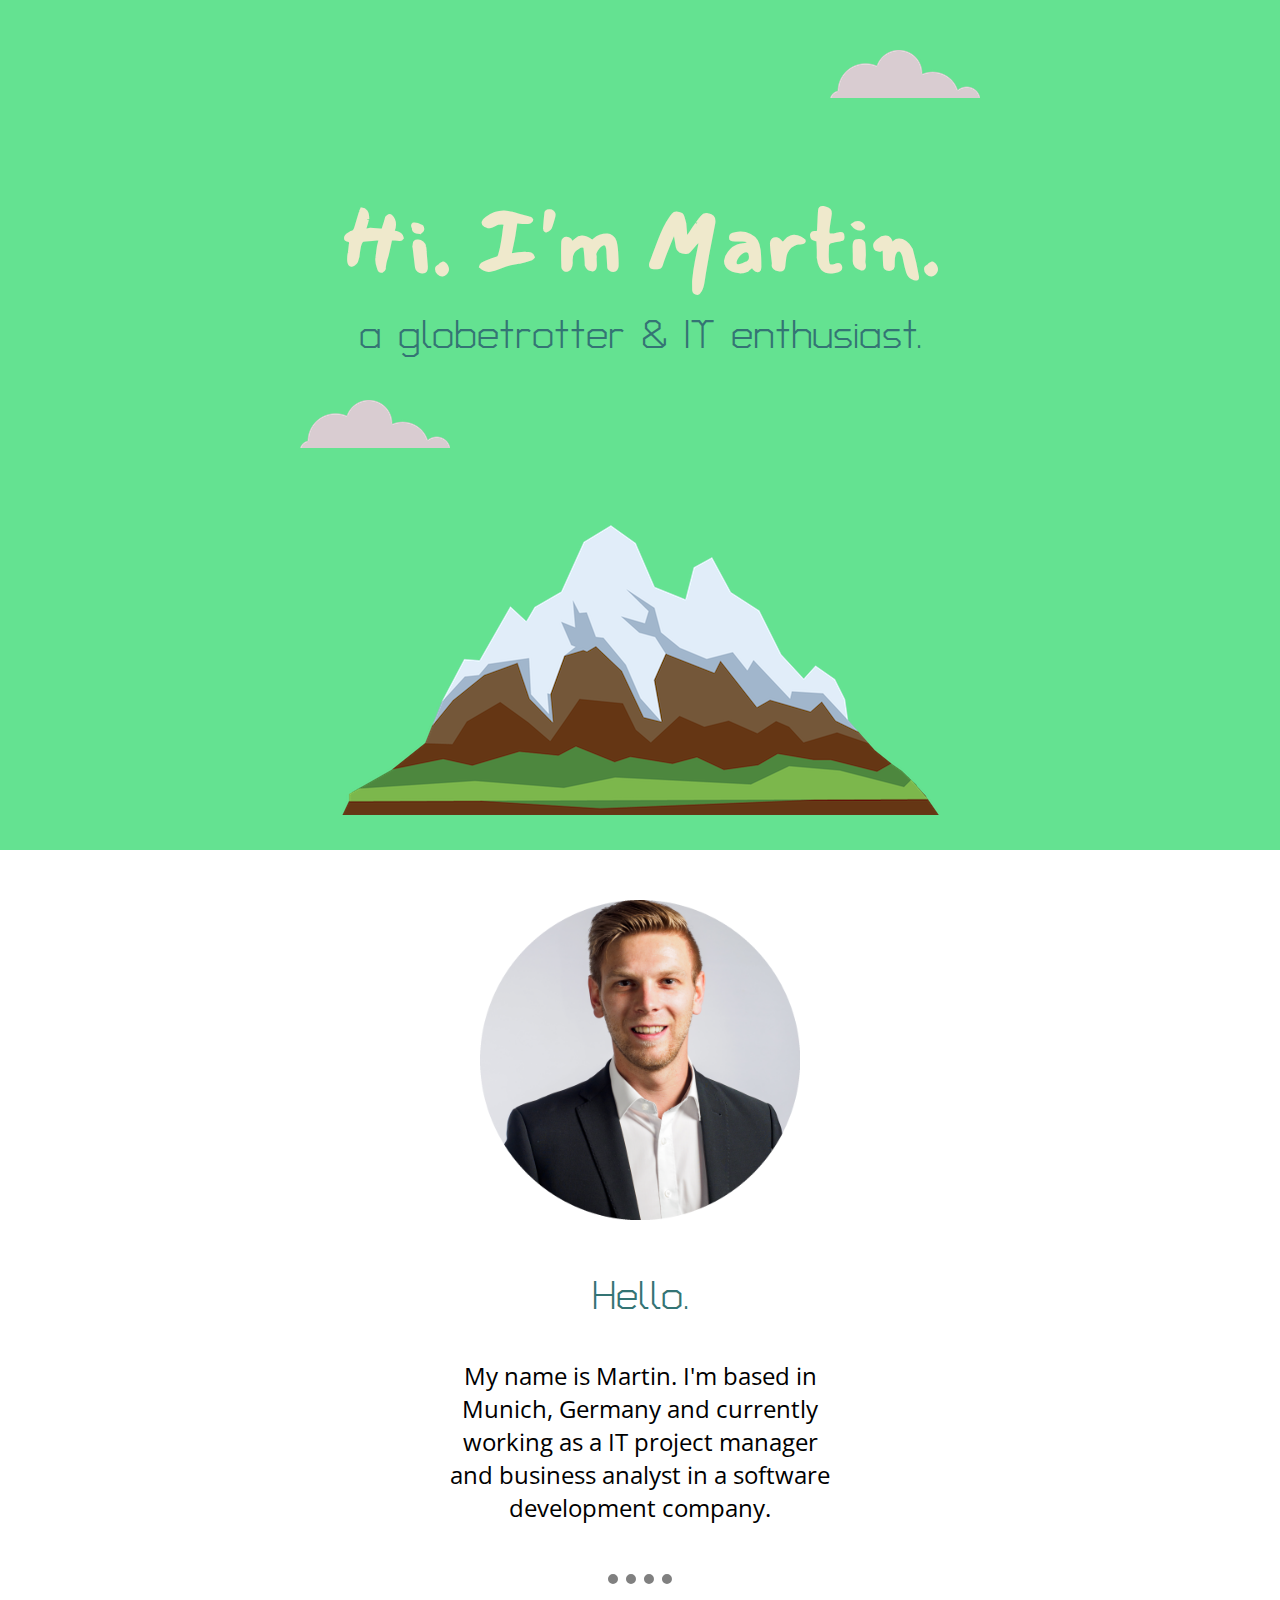
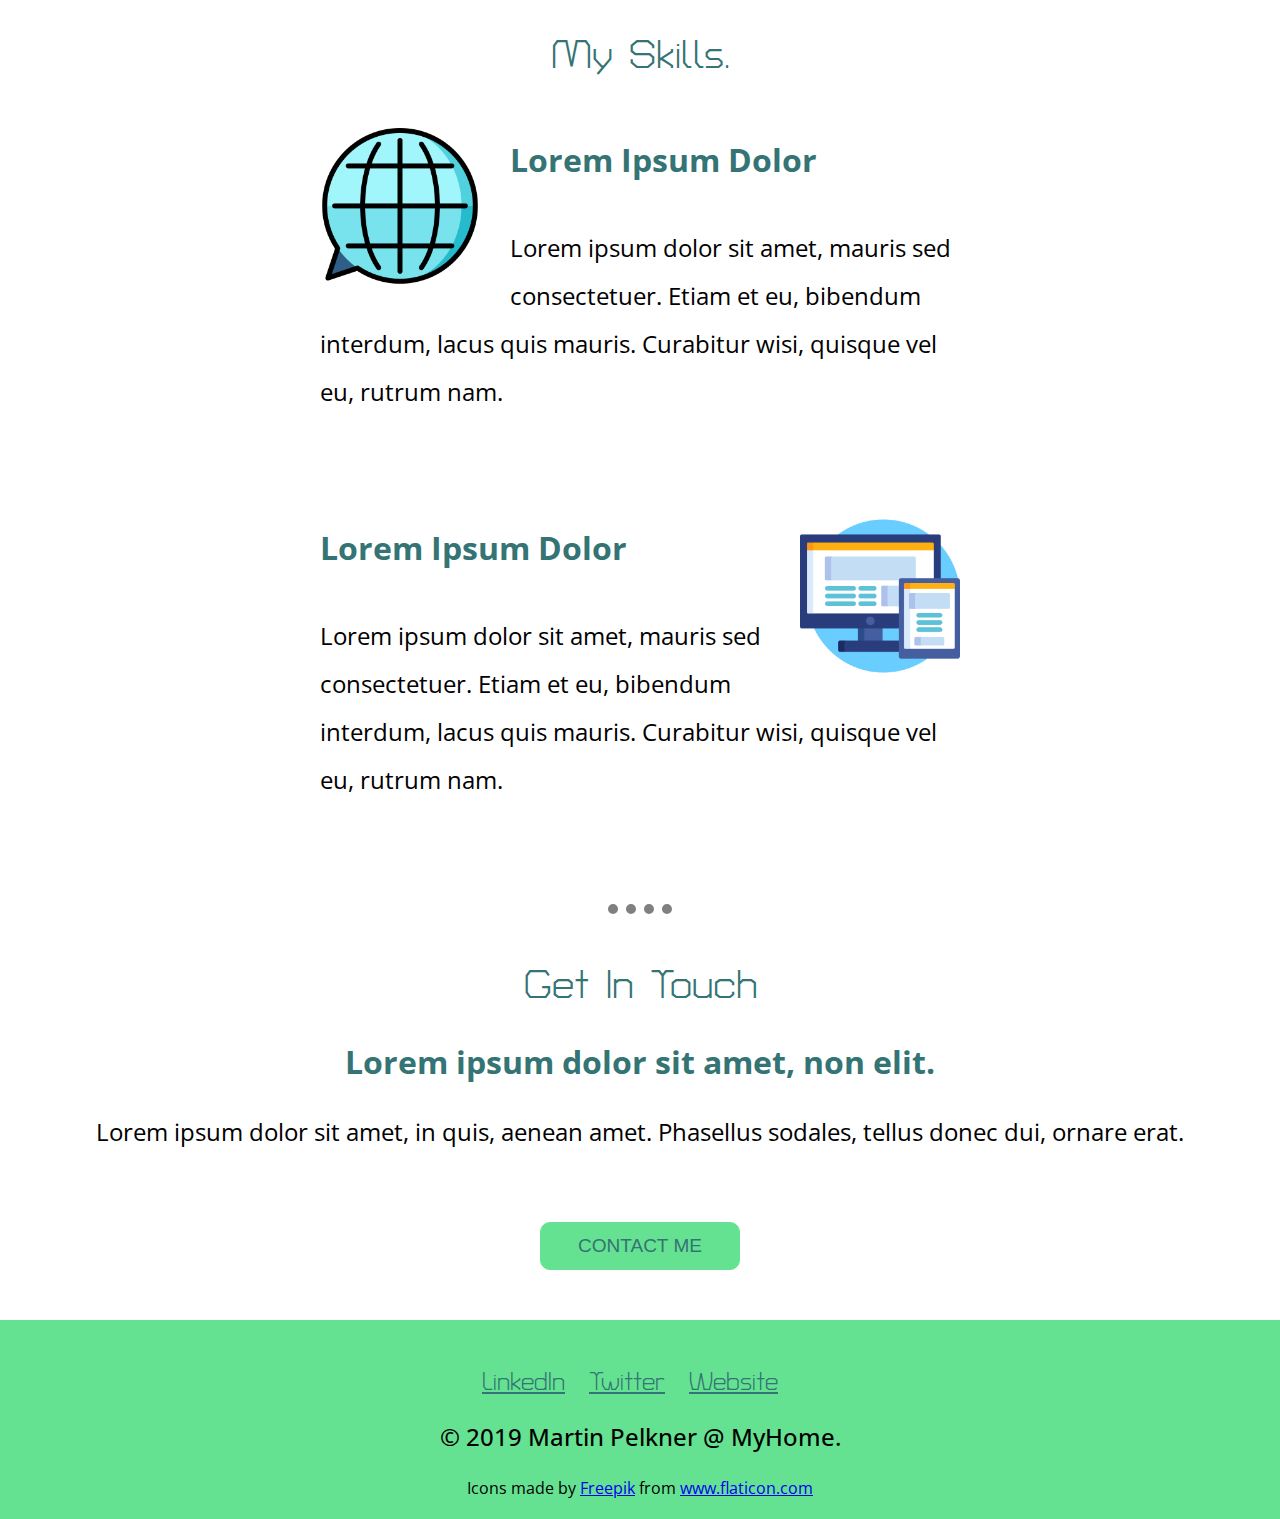
==== index.html @ ad075bc0 "Update to version 1.0.0: copy from Azure server" ====
<!DOCTYPE html>
<html lang="en" dir="ltr">
  <head>
    <meta charset="utf-8">
    <title>Martin Pelkner - a programmer & product owner.</title>
    <link rel="stylesheet" href="css/styles.css">
    <link rel="icon" href="favicon.ico">
    <link href="https://fonts.googleapis.com/css?family=Mansalva|Open+Sans+Condensed:300|Turret+Road&display=swap" rel="stylesheet">
  </head>
  <body>
    <!-- h1 und p sind block elements und blocken über die
      gesamte Breite des Screens. span blockt nur inline jedes Wort-->
<div class="top-container">
      <img class="top-cloud" src="images/cloud.png" alt="cloud-img">
      <br>
      <div class="text-box1">
        <h1>Hi. I'm Martin.</h1>
        <h2>a globetrotter & IT enthusiast.</h2>
      </div>

      <img class="bottom-cloud" src="images/cloud.png" alt="cloud-img">
      <img class="mountain" src="images/mountain.png" alt="mountain-img">
</div>

<div class="middle-container">
  <div class="profile">
    <img class="profile-img" src="images/martin.png" alt="">
    <h2 class="hello">Hello.</h2>
    <p class="hello-text">My name is Martin. I'm based in Munich, Germany and currently working as a IT project manager and business analyst in a software development company.</p>
  </div>
  <hr>
  <div class="skills">
    <h2>My Skills.</h2>
    <div class="skill-row">
      <img class="chillies" src="images/translation.png" alt="">
      <h3>Lorem Ipsum Dolor</h3>
      <p>Lorem ipsum dolor sit amet, mauris sed consectetuer. Etiam et eu, bibendum interdum, lacus quis mauris. Curabitur wisi, quisque vel eu, rutrum nam.</p>
    </div>
    <div class="skill-row">
      <img class="computer" src="images/responsive.png" alt="">
      <h3>Lorem Ipsum Dolor</h3>
      <p>Lorem ipsum dolor sit amet, mauris sed consectetuer. Etiam et eu, bibendum interdum, lacus quis mauris. Curabitur wisi, quisque vel eu, rutrum nam.</p>
    </div>
  </div>
  <hr>
  <div class="contact-me">

    <h2>Get In Touch</h2>
    <h3>Lorem ipsum dolor sit amet, non elit.</h3>
    <p>Lorem ipsum dolor sit amet, in quis, aenean amet. Phasellus sodales, tellus donec dui, ornare erat.</p>
    <a href="mailto:name@email.com" class="myButton">CONTACT ME</a>
  </div>
</div>


<div class="bottom-container">
  <a class="footer-link" href="https://www.linkedin.com/">LinkedIn</a>
  <a class="footer-link" href="https://twitter.com/">Twitter</a>
  <a class="footer-link" href="https://www.appbrewery.co/">Website</a>
  <p class="copyright-text">© 2019 Martin Pelkner @ MyHome.</p>

<div>Icons made by
  <a href="https://www.flaticon.com/authors/freepik" title="Freepik">Freepik</a> from <a href="https://www.flaticon.com/"             title="Flaticon">www.flaticon.com</a>
</div>
</div>
  </body>
</html>
---- css/styles.css ----
body{
  margin: 0px;
  text-align: center;
  font-family: 'Open Sans Condensed', sans-serif;
}

.ownership{
  font-weight: 800;
}

h1{
  color: #efe9cc;
  font-size: 5.625rem;
  margin: 0px auto 0 auto;
  font-family: 'Mansalva', cursive;
}
h2{
  color: #347474;
  font-family: 'Turret Road', cursive;
  font-size: 2.5rem;
  margin: 0px auto 0 auto;
  font-weight: 400;
}
h3{
  color: #347474;
  font-family: 'Open Sans Condensed', sans-serif;
  font-size: 2rem;
}
p{
  font-size: 1.5rem;
}
.top-container{
  position: relative;
  background-color: #64e291;
  height: 800px;
  padding-top: 50px;
}

.text-box1{
  display: inline-block;
  margin-top: 100px;
}

.top-cloud{

  position:absolute;
  right: 300px;
  top-margin: 50px;
}

.bottom-cloud{

  position: absolute;
  left:300px;
  top: 400px;

}

.mountain{
  display:block;
  margin: 100px auto 0 auto;
}

.middle-container{
  display: block;

}
.hello-text{
  width:30%;
  margin:auto;
  margin-top: 40px;
}

.bottom-container{
  display: block;
  background-color: #64e291;
  margin-top: 50px;
  padding-top: 50px;
  padding-bottom: 20px;
  margin-bottom: 0;
}
.skill-row{
  width: 50%;
  margin: 50px auto 100px auto;
  text-align: left;
  line-height: 2;
}
.chillies{
  width: 25%;
  float: left;
  margin-right: 30px;
}
.computer{
  width: 25%;
  float:right;
  margin-left: 30px;
}

.contact-me{
  margin-top: 50px;
}

.myButton {
  margin-top: 50px;
  background-color:#64e291;
  border-radius:10px;
  border:1px solid #64e291;
  display:inline-block;
  cursor:pointer;
  color:#347474;
  font-family:Arial;
  font-size:19px;
  padding:12px 37px;
  text-decoration:none;
  text-shadow:0px 1px 0px #64e291;
}
.myButton:active {
  position:relative;
  top:1px;
}

hr{
  width: 5%;
  border-width: 10px 0 0 0;
  border-top-style: dotted;
}
.footer-link{
  color:#347474;
  font-family: 'Turret Road', cursive;
  font-size: 1.5rem;
  margin-right: 20px;
  }
.copyright-text{
  font-family: 'Open Sans Condensed', sans-serif;
  font-weight:500;
}
.skills{
  margin-top: 50px;
}
.profile{
  margin-top: 50px;
  margin-bottom: 50px;
}
.hello{
  margin-top: 50px;
}
.profile-img{
  width: 25%;
}
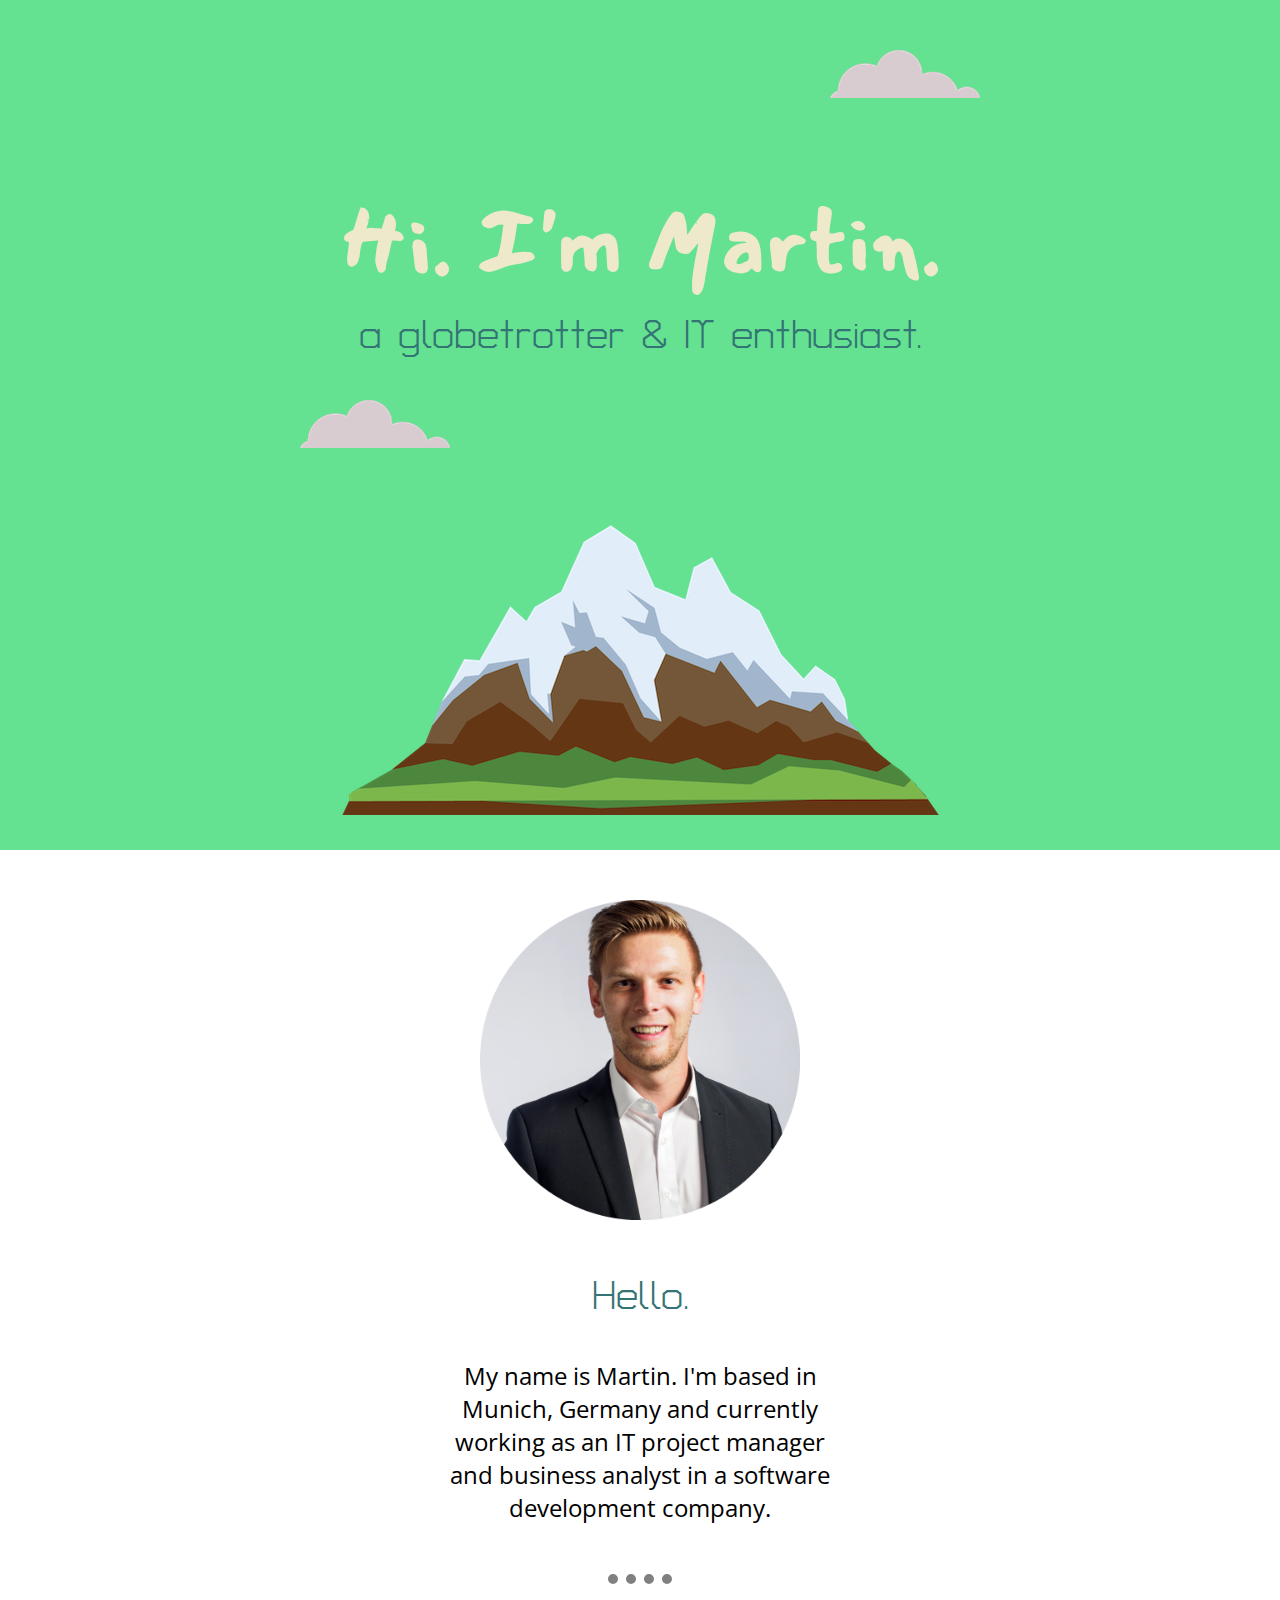
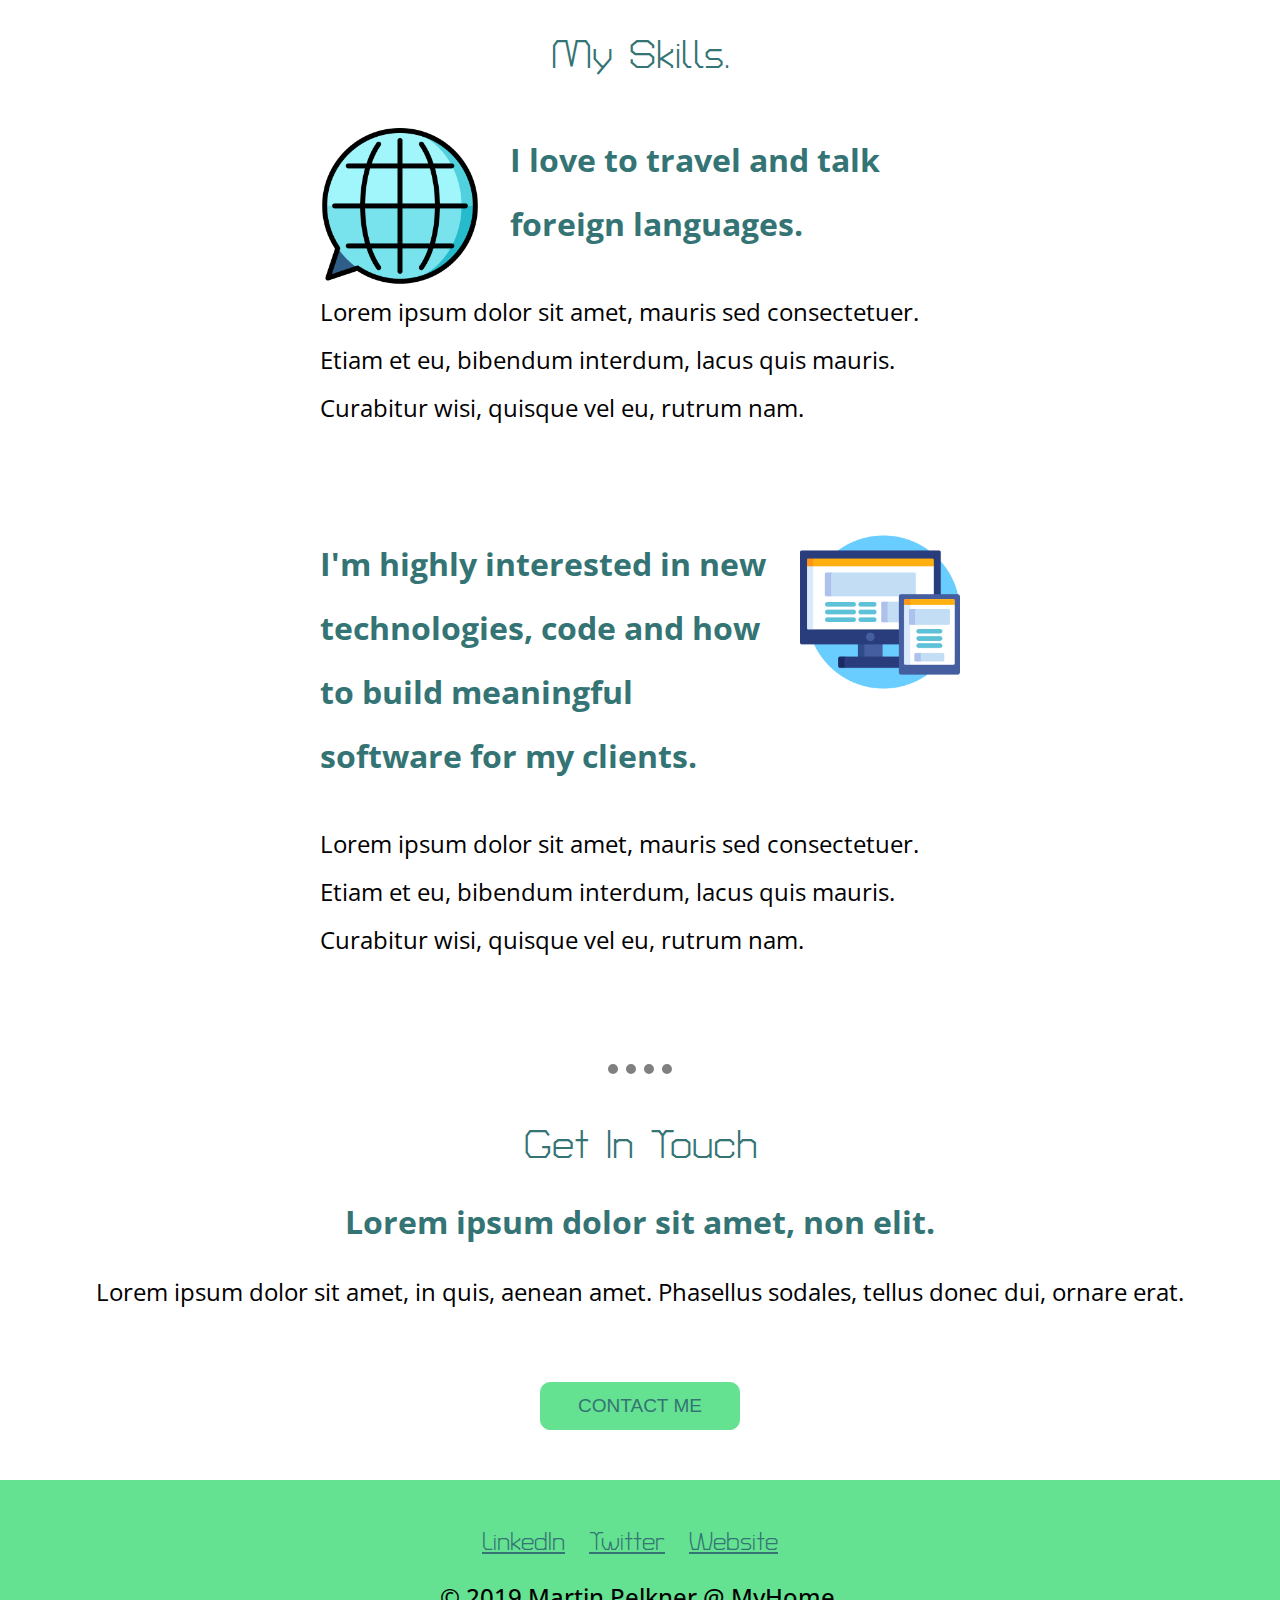
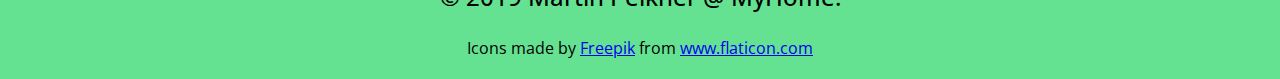
==== commit ea9d352d: "Update to version 1.0.1: Text fix" ====
--- a/index.html
+++ b/index.html
@@ -26,19 +26,19 @@
   <div class="profile">
     <img class="profile-img" src="images/martin.png" alt="">
     <h2 class="hello">Hello.</h2>
-    <p class="hello-text">My name is Martin. I'm based in Munich, Germany and currently working as a IT project manager and business analyst in a software development company.</p>
+    <p class="hello-text">My name is Martin. I'm based in Munich, Germany and currently working as an IT project manager and business analyst in a software development company.</p>
   </div>
   <hr>
   <div class="skills">
     <h2>My Skills.</h2>
     <div class="skill-row">
       <img class="chillies" src="images/translation.png" alt="">
-      <h3>Lorem Ipsum Dolor</h3>
+      <h3>I love to travel and talk foreign languages.</h3>
       <p>Lorem ipsum dolor sit amet, mauris sed consectetuer. Etiam et eu, bibendum interdum, lacus quis mauris. Curabitur wisi, quisque vel eu, rutrum nam.</p>
     </div>
     <div class="skill-row">
       <img class="computer" src="images/responsive.png" alt="">
-      <h3>Lorem Ipsum Dolor</h3>
+      <h3>I'm highly interested in new technologies, code and how to build meaningful software for my clients.</h3>
       <p>Lorem ipsum dolor sit amet, mauris sed consectetuer. Etiam et eu, bibendum interdum, lacus quis mauris. Curabitur wisi, quisque vel eu, rutrum nam.</p>
     </div>
   </div>
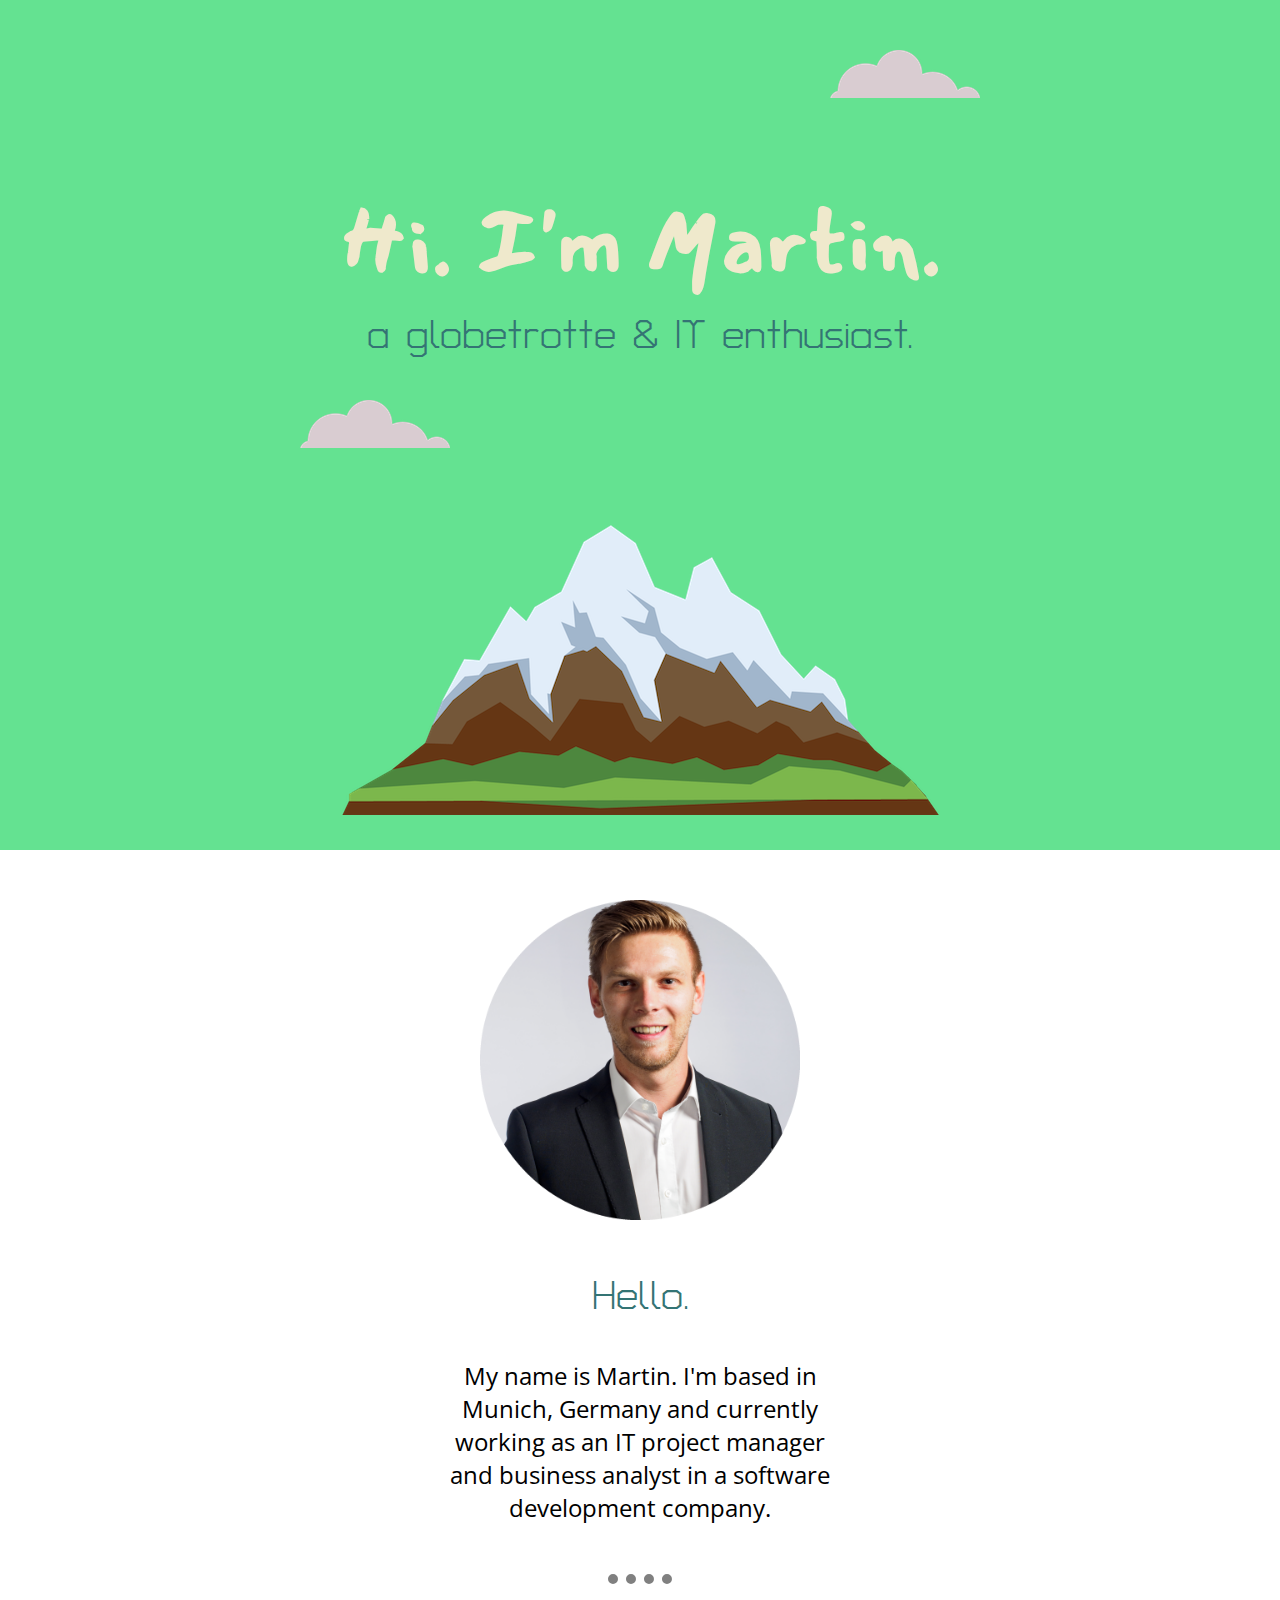
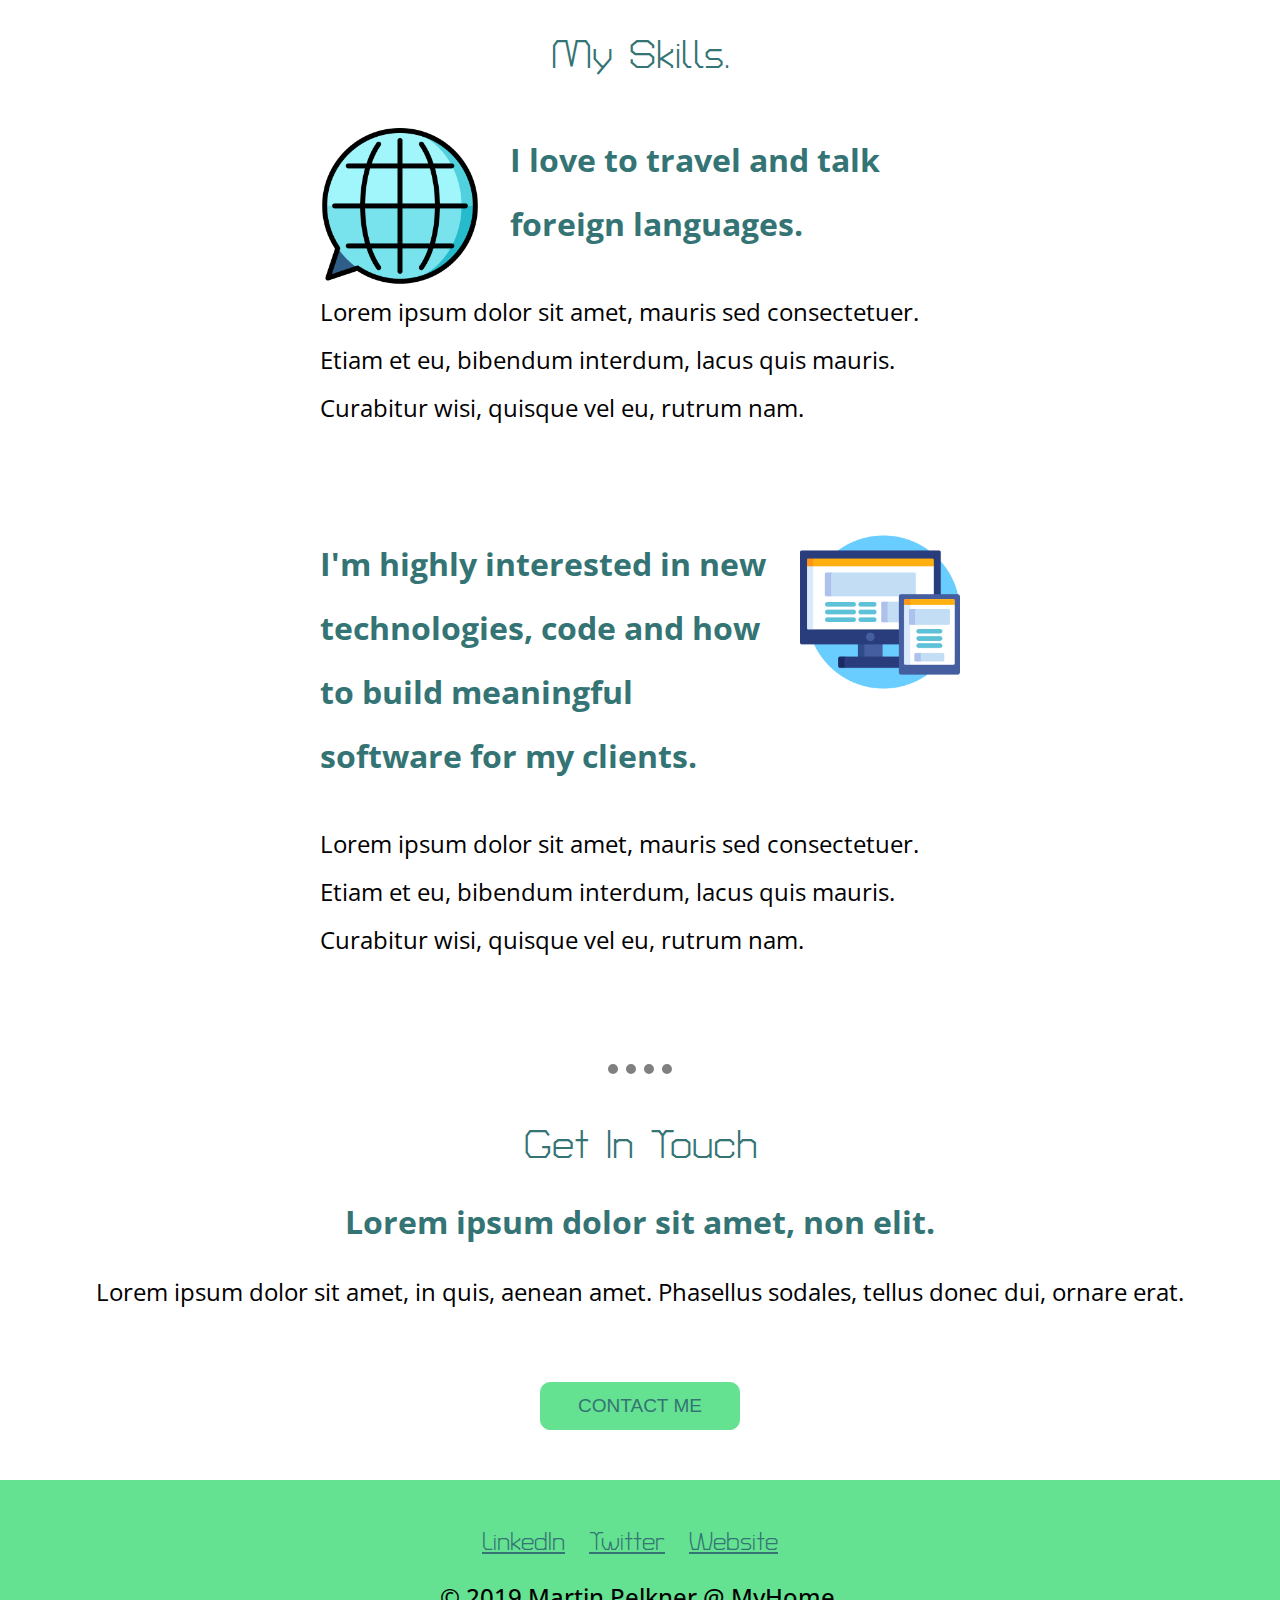
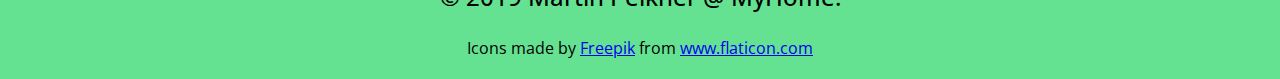
==== commit 415a2f9a: "New version" ====
--- a/index.html
+++ b/index.html
@@ -15,7 +15,7 @@
       <br>
       <div class="text-box1">
         <h1>Hi. I'm Martin.</h1>
-        <h2>a globetrotter & IT enthusiast.</h2>
+        <h2>a globetrotte & IT enthusiast.</h2>
       </div>
 
       <img class="bottom-cloud" src="images/cloud.png" alt="cloud-img">
@@ -32,7 +32,7 @@
   <div class="skills">
     <h2>My Skills.</h2>
     <div class="skill-row">
-      <img class="chillies" src="images/translation.png" alt="">
+      <img class="speech-bubble-globe" src="images/translation.png" alt="">
       <h3>I love to travel and talk foreign languages.</h3>
       <p>Lorem ipsum dolor sit amet, mauris sed consectetuer. Etiam et eu, bibendum interdum, lacus quis mauris. Curabitur wisi, quisque vel eu, rutrum nam.</p>
     </div>
--- a/css/styles.css
+++ b/css/styles.css
@@ -29,25 +29,30 @@
 p{
   font-size: 1.5rem;
 }
+hr{
+  width: 5%;
+  border-width: 10px 0 0 0;
+  border-top-style: dotted;
+}
+
+/*Top-Container frames*/
+
 .top-container{
   position: relative;
   background-color: #64e291;
   height: 800px;
   padding-top: 50px;
-}
-
+}
 .text-box1{
   display: inline-block;
   margin-top: 100px;
 }
-
 .top-cloud{
 
   position:absolute;
   right: 300px;
   top-margin: 50px;
 }
-
 .bottom-cloud{
 
   position: absolute;
@@ -55,29 +60,33 @@
   top: 400px;
 
 }
-
 .mountain{
   display:block;
   margin: 100px auto 0 auto;
 }
+
+/*Middle-container frames*/
 
 .middle-container{
   display: block;
-
+}
+.profile{
+  margin-top: 50px;
+  margin-bottom: 50px;
+}
+.profile-img{
+  width: 25%;
+}
+.hello{
+  margin-top: 50px;
 }
 .hello-text{
   width:30%;
   margin:auto;
   margin-top: 40px;
 }
-
-.bottom-container{
-  display: block;
-  background-color: #64e291;
+.skills{
   margin-top: 50px;
-  padding-top: 50px;
-  padding-bottom: 20px;
-  margin-bottom: 0;
 }
 .skill-row{
   width: 50%;
@@ -85,7 +94,7 @@
   text-align: left;
   line-height: 2;
 }
-.chillies{
+.speech-bubble-globe{
   width: 25%;
   float: left;
   margin-right: 30px;
@@ -119,10 +128,15 @@
   top:1px;
 }
 
-hr{
-  width: 5%;
-  border-width: 10px 0 0 0;
-  border-top-style: dotted;
+/*Bottom-container frames*/
+
+.bottom-container{
+  display: block;
+  background-color: #64e291;
+  margin-top: 50px;
+  padding-top: 50px;
+  padding-bottom: 20px;
+  margin-bottom: 0;
 }
 .footer-link{
   color:#347474;
@@ -134,16 +148,3 @@
   font-family: 'Open Sans Condensed', sans-serif;
   font-weight:500;
 }
-.skills{
-  margin-top: 50px;
-}
-.profile{
-  margin-top: 50px;
-  margin-bottom: 50px;
-}
-.hello{
-  margin-top: 50px;
-}
-.profile-img{
-  width: 25%;
-}
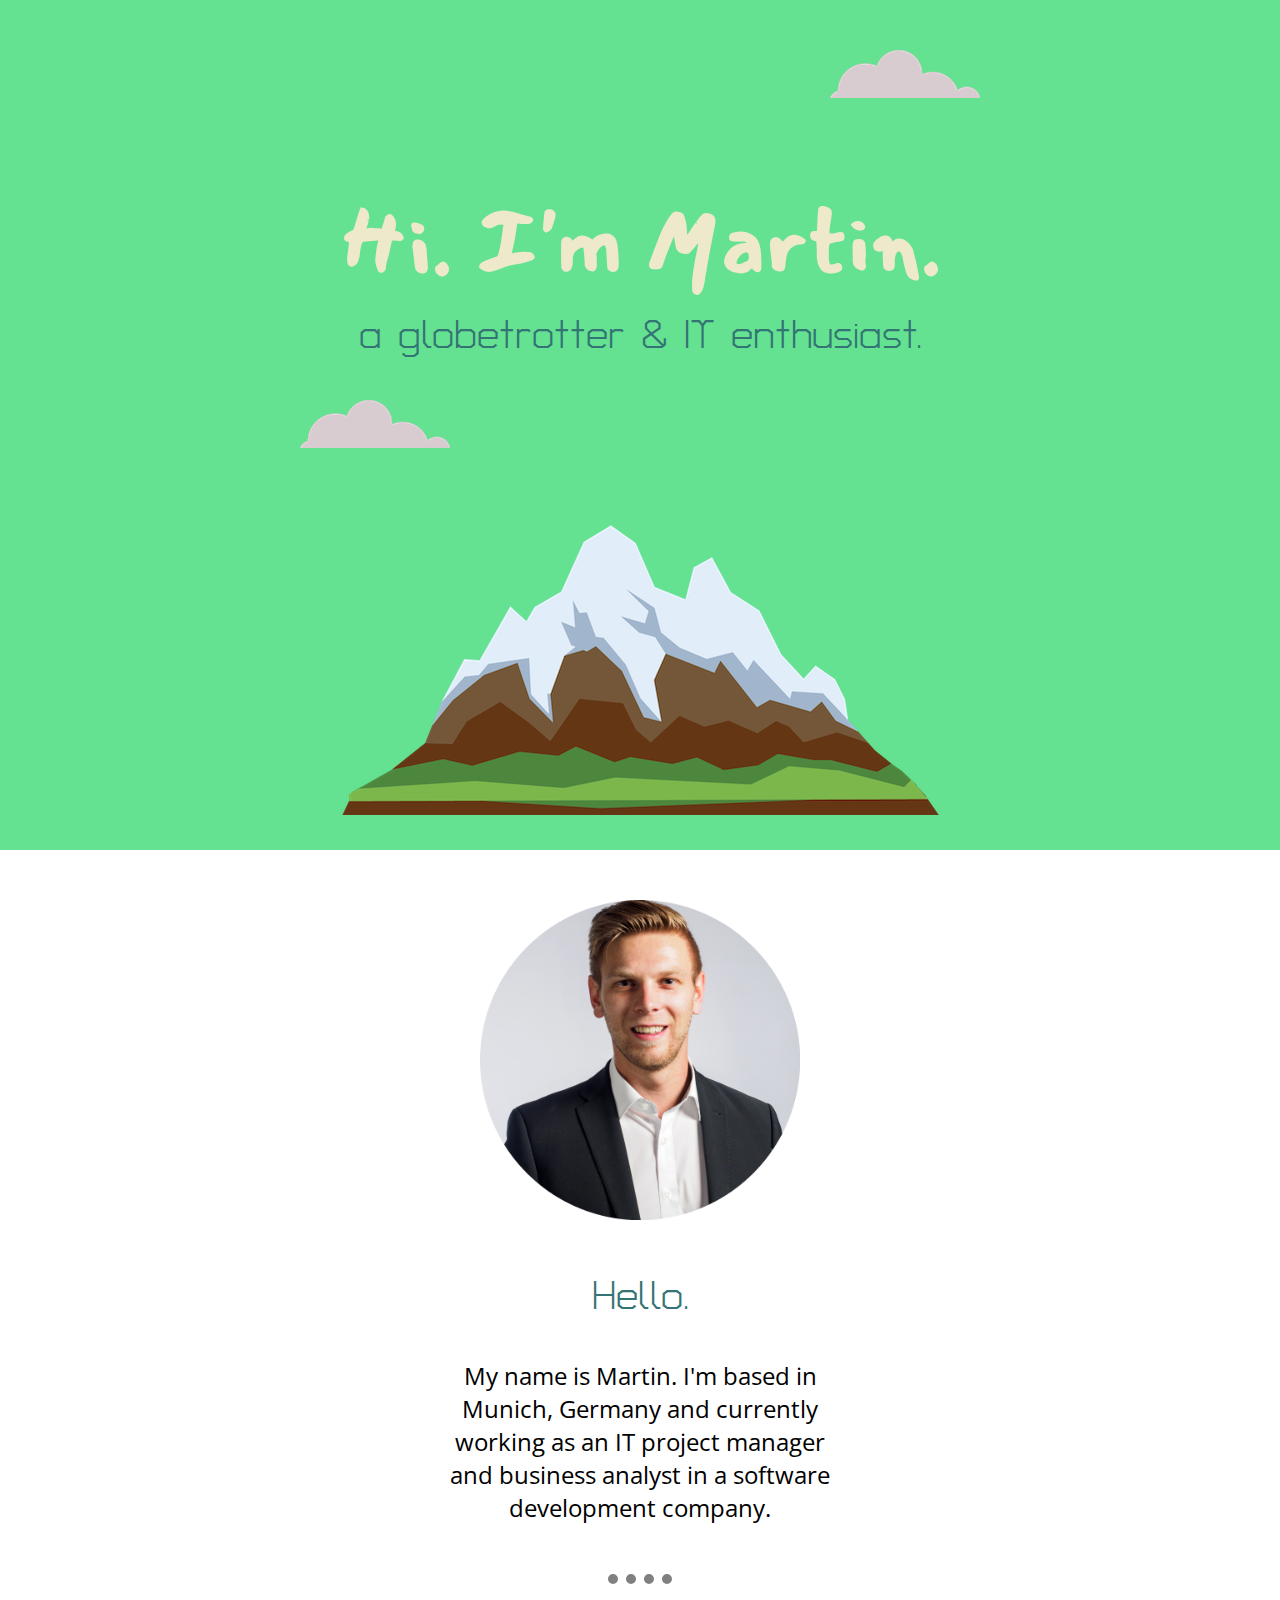
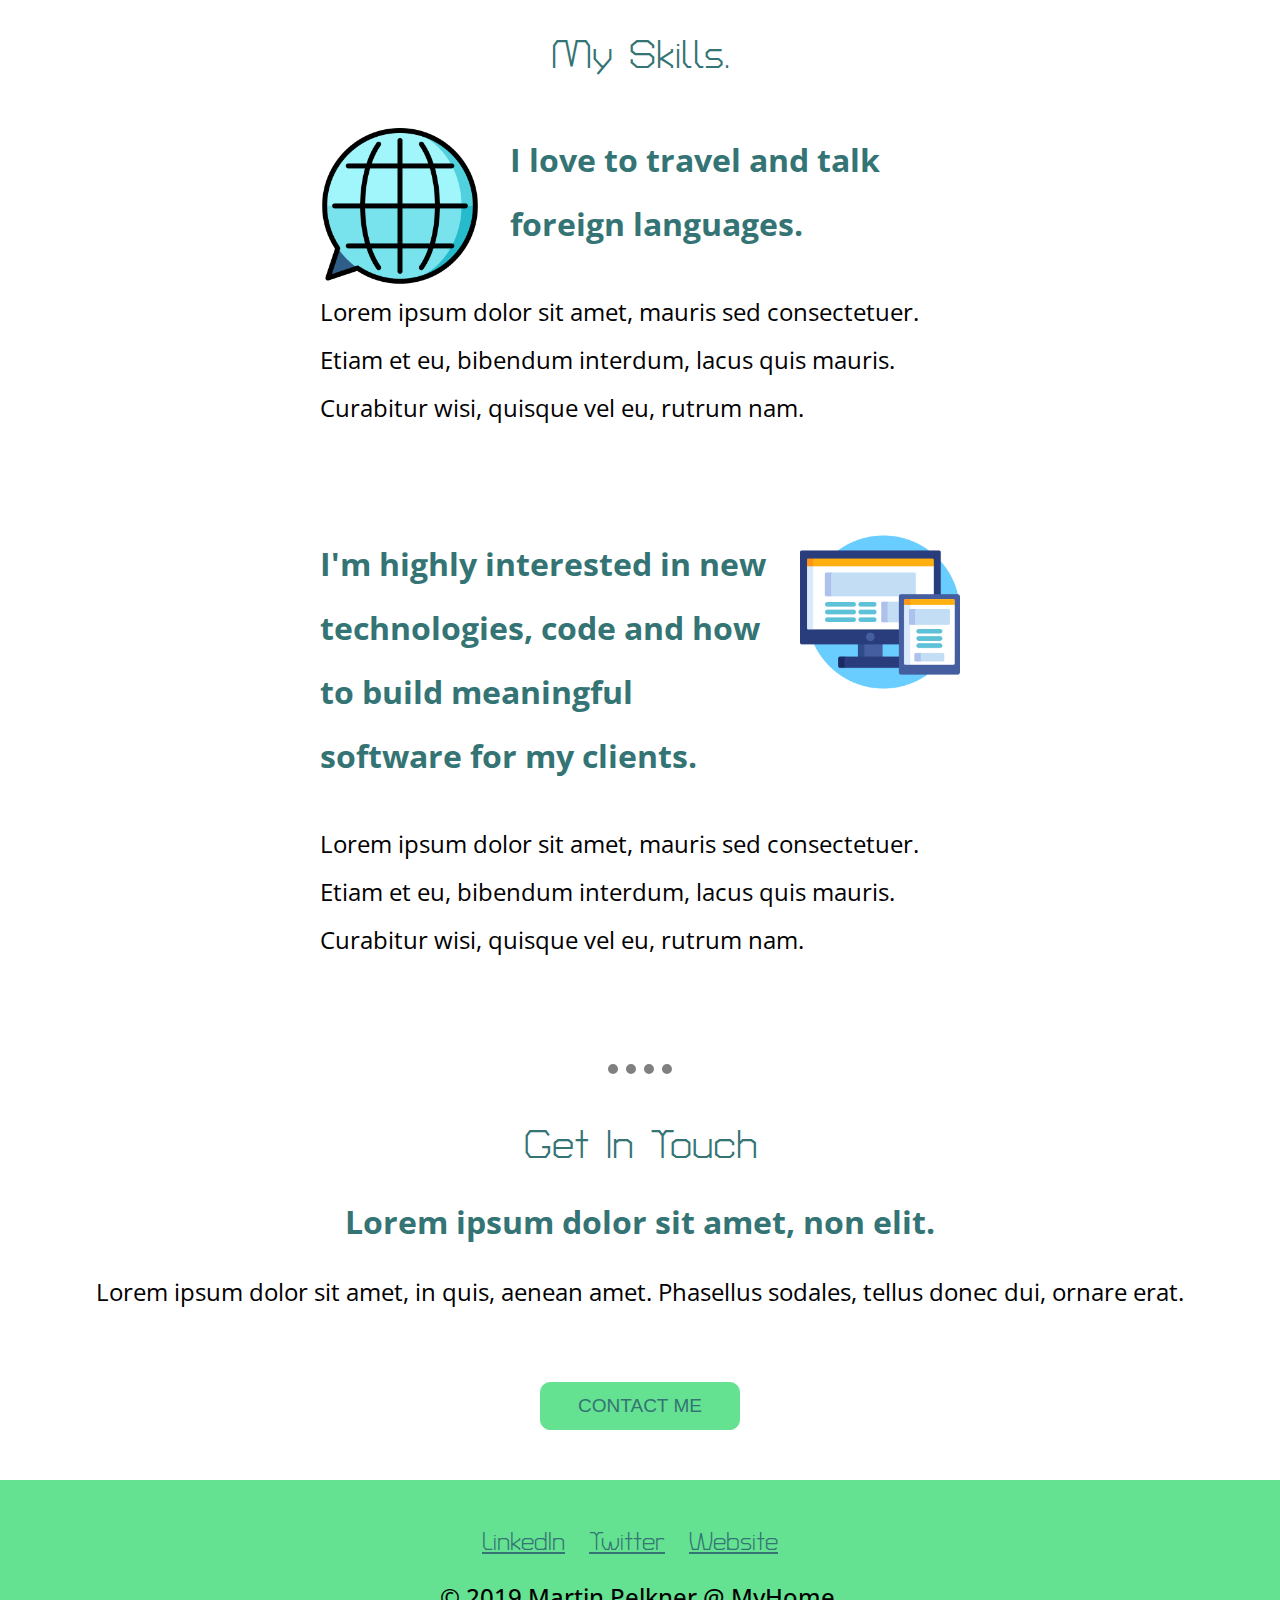
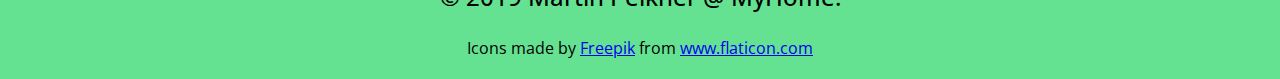
==== commit b1cf2b61: "correction of test "New version"" ====
--- a/index.html
+++ b/index.html
@@ -15,7 +15,7 @@
       <br>
       <div class="text-box1">
         <h1>Hi. I'm Martin.</h1>
-        <h2>a globetrotte & IT enthusiast.</h2>
+        <h2>a globetrotter & IT enthusiast.</h2>
       </div>
 
       <img class="bottom-cloud" src="images/cloud.png" alt="cloud-img">
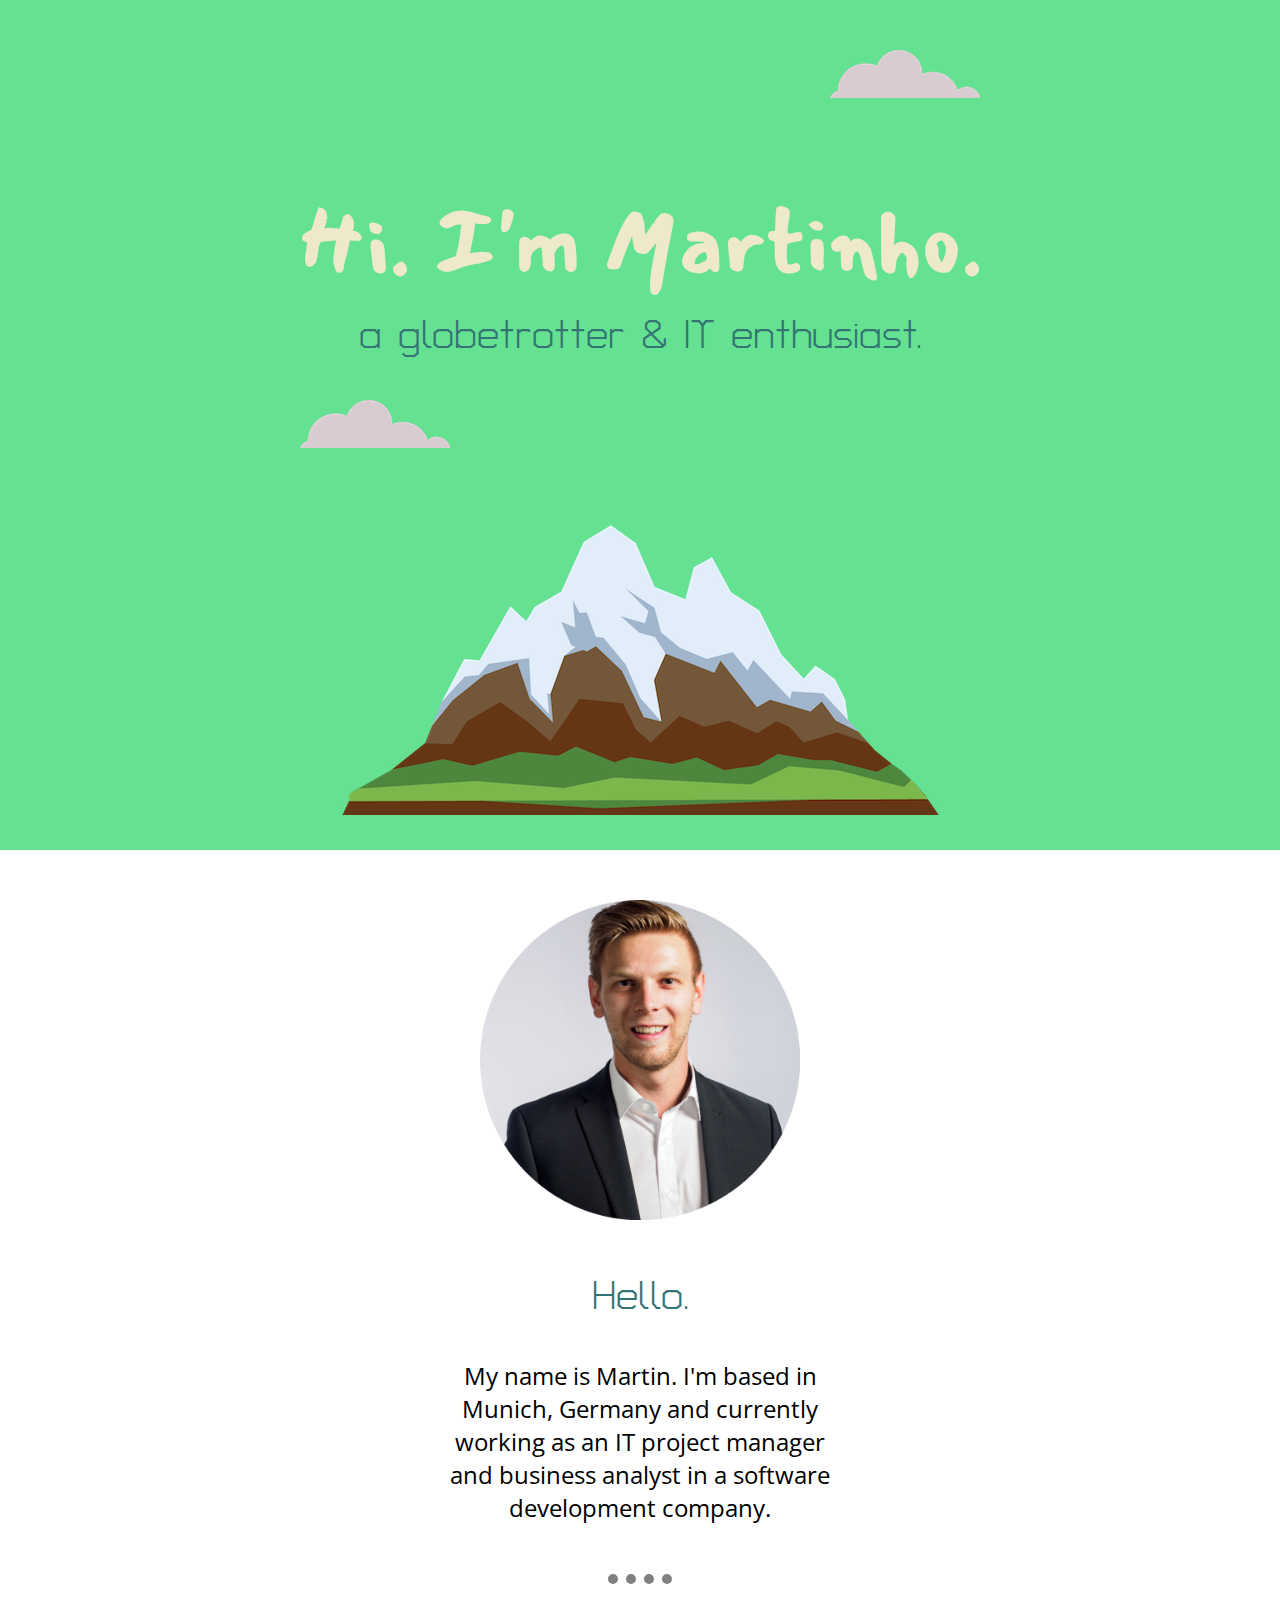
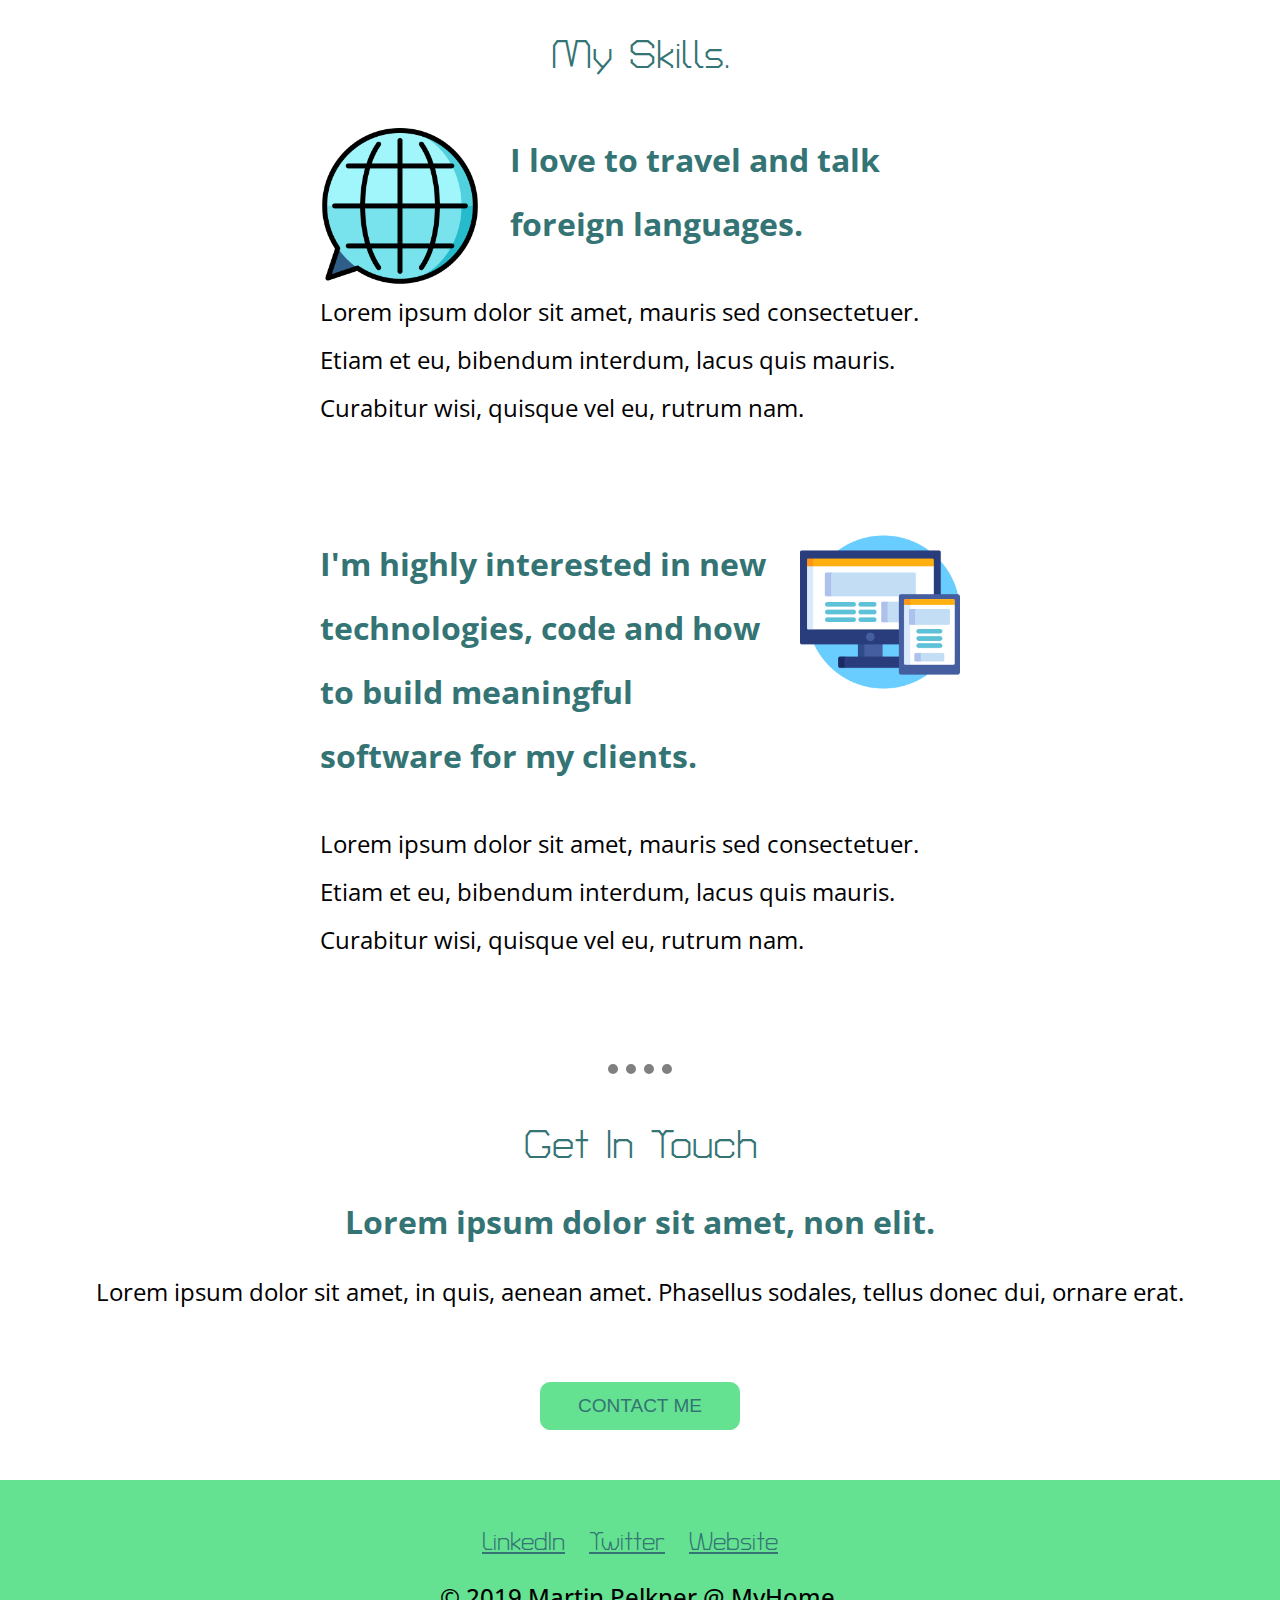
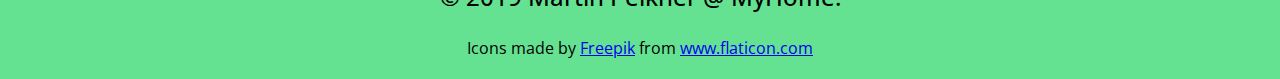
==== commit fd279780: "Tested git with Atom" ====
--- a/index.html
+++ b/index.html
@@ -14,7 +14,7 @@
       <img class="top-cloud" src="images/cloud.png" alt="cloud-img">
       <br>
       <div class="text-box1">
-        <h1>Hi. I'm Martin.</h1>
+        <h1>Hi. I'm Martinho.</h1>
         <h2>a globetrotter & IT enthusiast.</h2>
       </div>
 
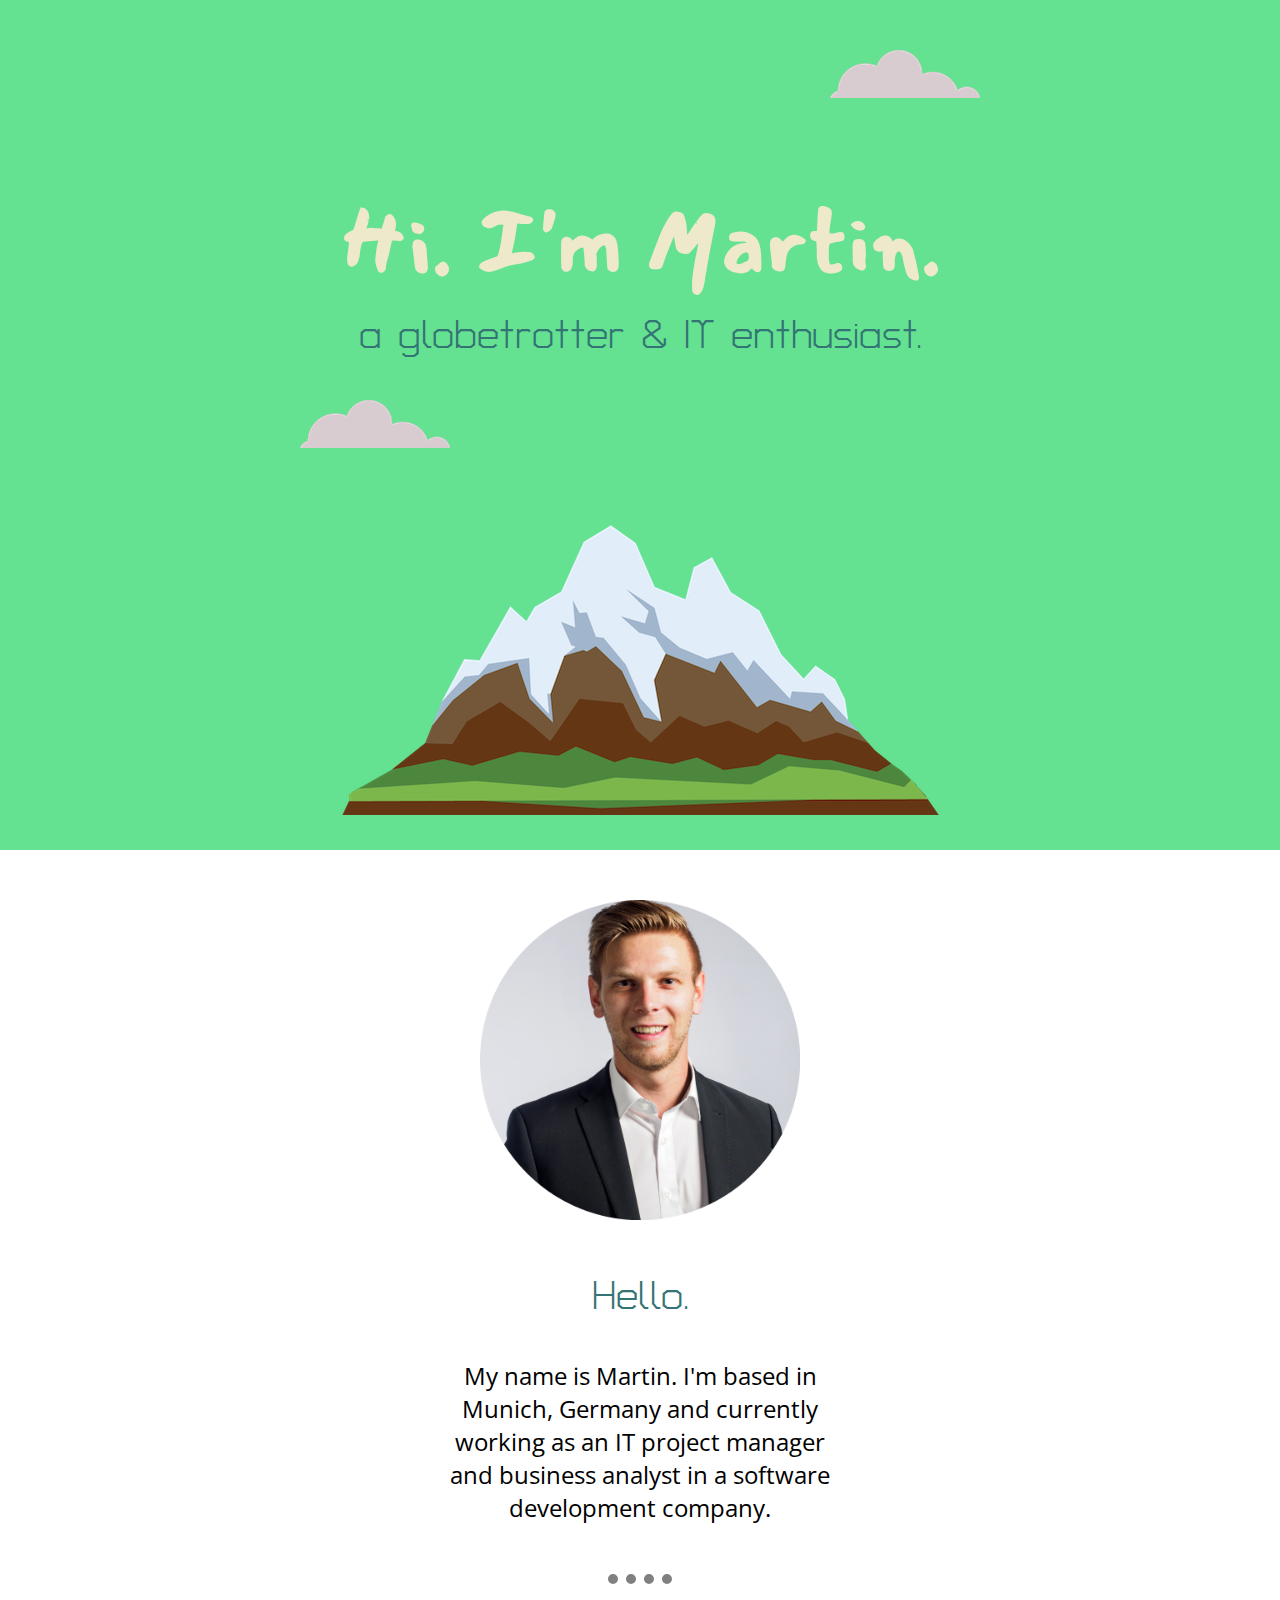
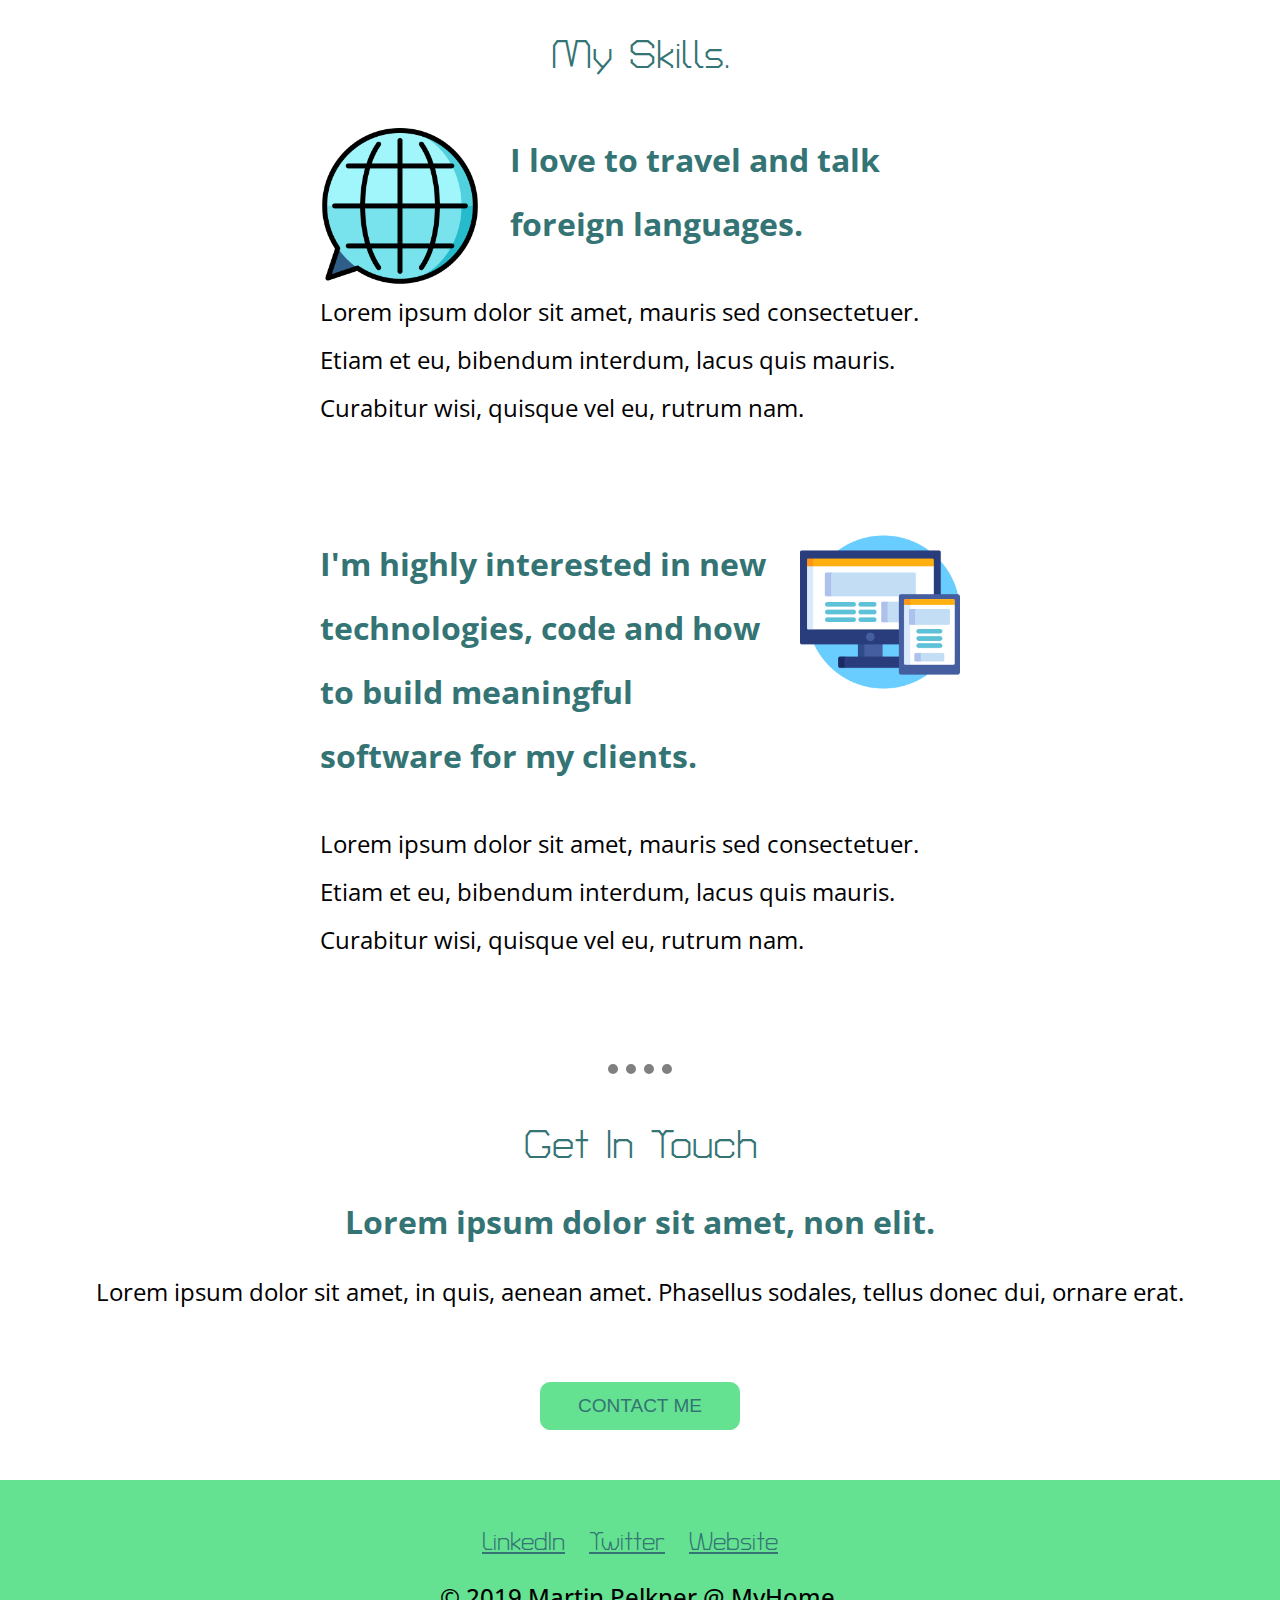
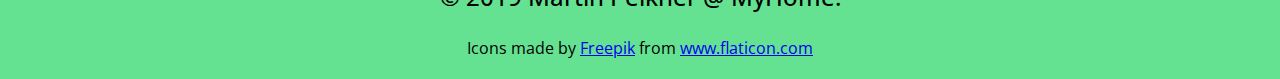
==== commit 182c8061: "Revert changes" ====
--- a/index.html
+++ b/index.html
@@ -14,7 +14,7 @@
       <img class="top-cloud" src="images/cloud.png" alt="cloud-img">
       <br>
       <div class="text-box1">
-        <h1>Hi. I'm Martinho.</h1>
+        <h1>Hi. I'm Martin.</h1>
         <h2>a globetrotter & IT enthusiast.</h2>
       </div>
 
